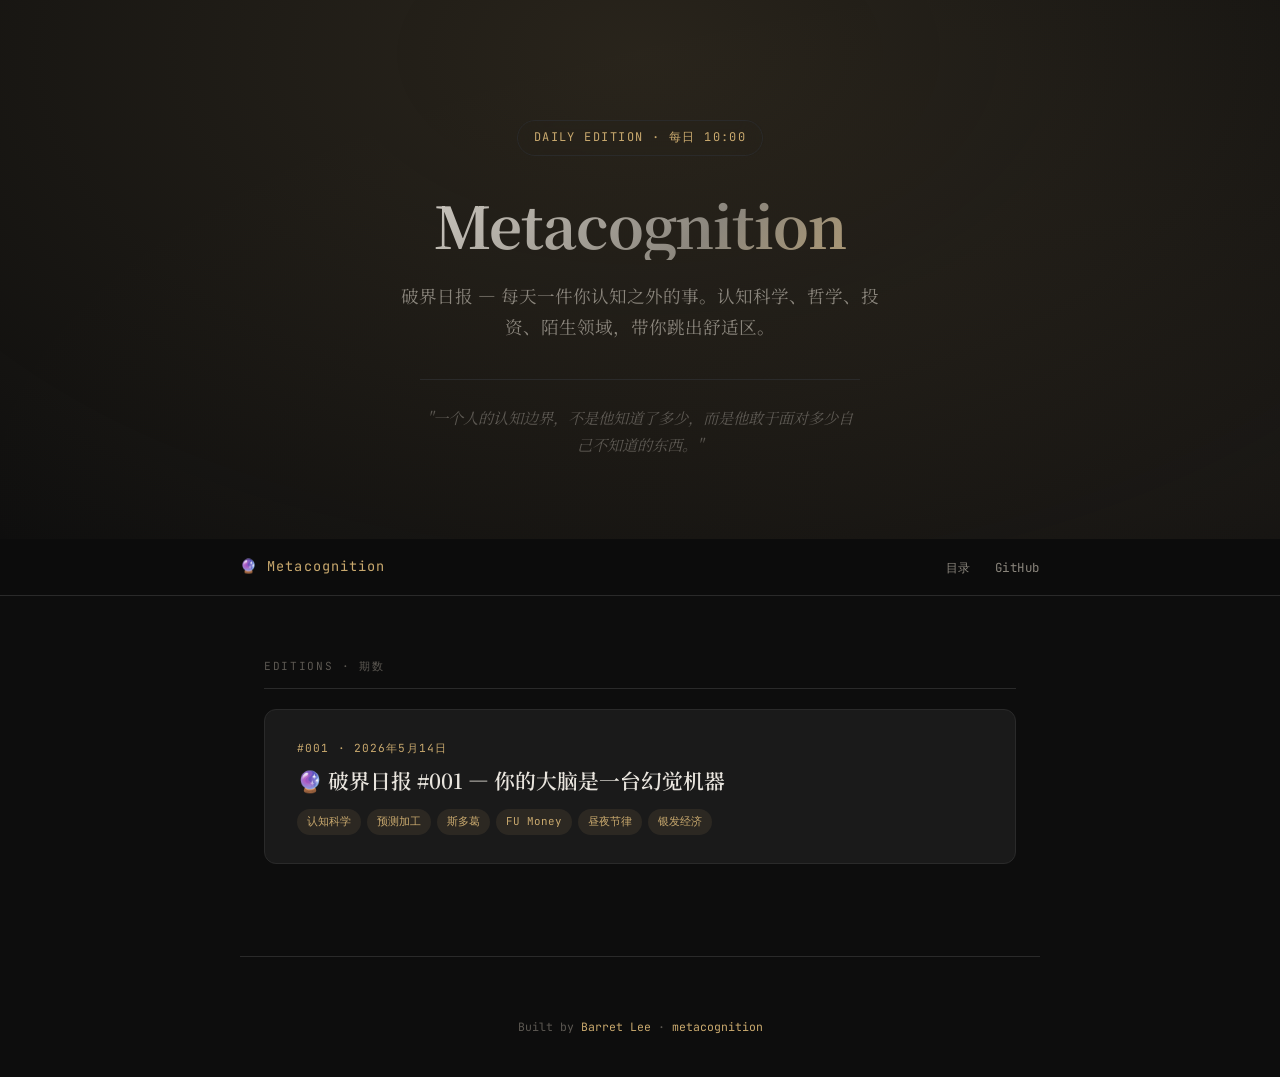
==== index.html @ 822445e3 "🔮 Initial: Metacognition 破界日报 — edition #001" ====
<!DOCTYPE html>
<html lang="zh-CN">
<head>
<meta charset="UTF-8">
<meta name="viewport" content="width=device-width, initial-scale=1.0">
<title>🔮 Metacognition — 破界日报</title>
<style>
  @import url('https://fonts.googleapis.com/css2?family=Noto+Serif+SC:wght@400;600;700&family=JetBrains+Mono:wght@400;500&display=swap');

  :root {
    --bg: #0d0d0d;
    --surface: #1a1a1a;
    --surface-hover: #242424;
    --text: #e8e4dd;
    --text-secondary: #8a857c;
    --text-muted: #5c5852;
    --accent: #c9a96e;
    --accent-glow: rgba(201, 169, 110, 0.15);
    --border: #2a2a2a;
    --tag-bg: rgba(201, 169, 110, 0.1);
    --tag-text: #c9a96e;
    --gradient-1: #c9a96e;
    --gradient-2: #8b7355;
    --font-serif: 'Noto Serif SC', Georgia, 'Times New Roman', serif;
    --font-mono: 'JetBrains Mono', 'SF Mono', 'Consolas', monospace;
  }

  * { margin: 0; padding: 0; box-sizing: border-box; }

  html { scroll-behavior: smooth; }

  body {
    background: var(--bg);
    color: var(--text);
    font-family: var(--font-serif);
    line-height: 1.8;
    min-height: 100vh;
  }

  /* ── Hero ── */
  .hero {
    position: relative;
    padding: 120px 24px 80px;
    text-align: center;
    overflow: hidden;
  }

  .hero::before {
    content: '';
    position: absolute;
    top: -50%;
    left: -50%;
    width: 200%;
    height: 200%;
    background: radial-gradient(ellipse at 50% 30%, var(--accent-glow) 0%, transparent 60%),
                radial-gradient(ellipse at 80% 70%, rgba(139, 115, 85, 0.08) 0%, transparent 50%);
    animation: heroGlow 8s ease-in-out infinite alternate;
  }

  @keyframes heroGlow {
    0% { transform: scale(1) translate(0, 0); opacity: 0.8; }
    100% { transform: scale(1.1) translate(-2%, -2%); opacity: 1; }
  }

  .hero-content { position: relative; z-index: 1; max-width: 720px; margin: 0 auto; }

  .hero-badge {
    display: inline-block;
    padding: 6px 16px;
    border: 1px solid var(--border);
    border-radius: 100px;
    font-family: var(--font-mono);
    font-size: 0.75rem;
    color: var(--accent);
    letter-spacing: 0.12em;
    text-transform: uppercase;
    margin-bottom: 32px;
    backdrop-filter: blur(12px);
  }

  .hero h1 {
    font-size: clamp(2.2rem, 5vw, 3.6rem);
    font-weight: 700;
    letter-spacing: -0.02em;
    line-height: 1.25;
    margin-bottom: 20px;
    background: linear-gradient(135deg, var(--text) 0%, var(--text-secondary) 60%, var(--gradient-1) 100%);
    -webkit-background-clip: text;
    -webkit-text-fill-color: transparent;
    background-clip: text;
  }

  .hero-subtitle {
    font-size: 1.1rem;
    color: var(--text-secondary);
    max-width: 500px;
    margin: 0 auto 36px;
  }

  .hero-quote {
    font-style: italic;
    color: var(--text-muted);
    font-size: 0.95rem;
    padding-top: 24px;
    border-top: 1px solid var(--border);
    max-width: 440px;
    margin: 0 auto;
  }

  /* ── Navigation ── */
  .nav {
    position: sticky;
    top: 0;
    z-index: 100;
    background: rgba(13, 13, 13, 0.85);
    backdrop-filter: blur(20px);
    border-bottom: 1px solid var(--border);
    padding: 0 24px;
  }

  .nav-inner {
    max-width: 800px;
    margin: 0 auto;
    display: flex;
    align-items: center;
    justify-content: space-between;
    height: 56px;
  }

  .nav-brand {
    font-family: var(--font-mono);
    font-size: 0.85rem;
    color: var(--accent);
    letter-spacing: 0.08em;
    text-decoration: none;
  }

  .nav-links {
    display: flex;
    gap: 24px;
    list-style: none;
  }

  .nav-links a {
    font-family: var(--font-mono);
    font-size: 0.78rem;
    color: var(--text-secondary);
    text-decoration: none;
    letter-spacing: 0.04em;
    transition: color 0.2s;
  }

  .nav-links a:hover { color: var(--text); }

  /* ── Main Layout ── */
  .main { max-width: 800px; margin: 0 auto; padding: 0 24px 80px; }

  /* ── Edition Cards ── */
  .section-header {
    font-family: var(--font-mono);
    font-size: 0.7rem;
    color: var(--text-muted);
    letter-spacing: 0.15em;
    text-transform: uppercase;
    margin: 60px 0 20px;
    padding-bottom: 12px;
    border-bottom: 1px solid var(--border);
  }

  .edition-card {
    display: block;
    background: var(--surface);
    border: 1px solid var(--border);
    border-radius: 12px;
    padding: 28px 32px;
    margin-bottom: 12px;
    text-decoration: none;
    transition: all 0.25s ease;
    cursor: pointer;
  }

  .edition-card:hover {
    border-color: var(--accent);
    background: var(--surface-hover);
    transform: translateY(-2px);
    box-shadow: 0 8px 32px rgba(0,0,0,0.3);
  }

  .edition-number {
    font-family: var(--font-mono);
    font-size: 0.7rem;
    color: var(--accent);
    letter-spacing: 0.1em;
    margin-bottom: 8px;
  }

  .edition-title {
    font-size: 1.3rem;
    font-weight: 600;
    color: var(--text);
    margin-bottom: 8px;
    line-height: 1.4;
  }

  .edition-meta {
    font-family: var(--font-mono);
    font-size: 0.75rem;
    color: var(--text-muted);
    display: flex;
    gap: 16px;
    align-items: center;
  }

  .edition-tags {
    display: flex;
    flex-wrap: wrap;
    gap: 6px;
    margin-top: 14px;
  }

  .tag {
    font-family: var(--font-mono);
    font-size: 0.68rem;
    padding: 3px 10px;
    background: var(--tag-bg);
    color: var(--tag-text);
    border-radius: 100px;
  }

  /* ── Article View ── */
  .article { animation: fadeIn 0.5s ease; }

  @keyframes fadeIn {
    from { opacity: 0; transform: translateY(16px); }
    to { opacity: 1; transform: translateY(0); }
  }

  .article-header {
    padding: 60px 0 40px;
    border-bottom: 1px solid var(--border);
    margin-bottom: 48px;
  }

  .article-number {
    font-family: var(--font-mono);
    font-size: 0.75rem;
    color: var(--accent);
    letter-spacing: 0.12em;
    margin-bottom: 12px;
  }

  .article-header h1 {
    font-size: clamp(1.6rem, 3.5vw, 2.4rem);
    font-weight: 700;
    line-height: 1.3;
    margin-bottom: 16px;
  }

  .article-date {
    font-family: var(--font-mono);
    font-size: 0.8rem;
    color: var(--text-muted);
  }

  .article-body h2 {
    font-size: 1.35rem;
    font-weight: 600;
    margin: 48px 0 16px;
    color: var(--text);
    scroll-margin-top: 80px;
  }

  .article-body h3 {
    font-size: 1.1rem;
    font-weight: 600;
    margin: 32px 0 12px;
    color: var(--accent);
  }

  .article-body p {
    margin-bottom: 16px;
    color: var(--text-secondary);
  }

  .article-body strong {
    color: var(--text);
    font-weight: 600;
  }

  .article-body blockquote {
    border-left: 3px solid var(--accent);
    padding: 12px 20px;
    margin: 24px 0;
    background: var(--surface);
    border-radius: 0 8px 8px 0;
    color: var(--text-secondary);
    font-style: italic;
  }

  .article-body blockquote strong {
    color: var(--accent);
  }

  .article-body code {
    font-family: var(--font-mono);
    font-size: 0.85em;
    background: var(--surface);
    padding: 2px 6px;
    border-radius: 4px;
    color: var(--accent);
  }

  .article-body pre {
    background: var(--surface);
    border: 1px solid var(--border);
    border-radius: 8px;
    padding: 20px 24px;
    margin: 20px 0;
    overflow-x: auto;
  }

  .article-body pre code {
    background: none;
    padding: 0;
    color: var(--text);
    font-size: 0.85rem;
    line-height: 1.7;
  }

  .article-body hr {
    border: none;
    border-top: 1px solid var(--border);
    margin: 40px 0;
  }

  .article-body ul, .article-body ol {
    margin: 12px 0 20px 24px;
    color: var(--text-secondary);
  }

  .article-body li { margin-bottom: 8px; }

  .article-body table {
    width: 100%;
    border-collapse: collapse;
    margin: 24px 0;
    font-size: 0.9rem;
  }

  .article-body th {
    text-align: left;
    padding: 10px 14px;
    border-bottom: 2px solid var(--accent);
    font-family: var(--font-mono);
    font-size: 0.75rem;
    letter-spacing: 0.05em;
    color: var(--accent);
  }

  .article-body td {
    padding: 10px 14px;
    border-bottom: 1px solid var(--border);
    color: var(--text-secondary);
  }

  .article-body a {
    color: var(--accent);
    text-decoration: none;
    border-bottom: 1px dotted var(--accent);
  }

  .article-body a:hover { border-bottom-style: solid; }

  .back-link {
    display: inline-flex;
    align-items: center;
    gap: 6px;
    font-family: var(--font-mono);
    font-size: 0.8rem;
    color: var(--text-muted);
    text-decoration: none;
    margin-bottom: 24px;
    transition: color 0.2s;
  }

  .back-link:hover { color: var(--text); }

  /* ── Footer ── */
  .footer {
    max-width: 800px;
    margin: 0 auto;
    padding: 60px 24px 40px;
    border-top: 1px solid var(--border);
    text-align: center;
  }

  .footer-inner {
    font-family: var(--font-mono);
    font-size: 0.72rem;
    color: var(--text-muted);
  }

  .footer-inner a {
    color: var(--accent);
    text-decoration: none;
  }

  /* ── Responsive ── */
  @media (max-width: 640px) {
    .hero { padding: 80px 20px 60px; }
    .main { padding: 0 16px 60px; }
    .edition-card { padding: 20px 20px; }
    .article-header { padding: 40px 0 28px; }
    .article-body h2 { font-size: 1.2rem; }
  }

  /* ── Loading & Empty ── */
  .loading {
    text-align: center;
    padding: 80px 0;
    color: var(--text-muted);
    font-family: var(--font-mono);
    font-size: 0.85rem;
  }

  .loading-dot {
    display: inline-block;
    animation: dotPulse 1.4s infinite;
  }
  .loading-dot:nth-child(2) { animation-delay: 0.2s; }
  .loading-dot:nth-child(3) { animation-delay: 0.4s; }

  @keyframes dotPulse {
    0%, 80%, 100% { opacity: 0.3; }
    40% { opacity: 1; }
  }

  .hidden { display: none !important; }
</style>
</head>
<body>

<!-- Hero -->
<section class="hero">
  <div class="hero-content">
    <div class="hero-badge">Daily Edition · 每日 10:00</div>
    <h1>Metacognition</h1>
    <p class="hero-subtitle">破界日报 — 每天一件你认知之外的事。认知科学、哲学、投资、陌生领域，带你跳出舒适区。</p>
    <p class="hero-quote">"一个人的认知边界，不是他知道了多少，而是他敢于面对多少自己不知道的东西。"</p>
  </div>
</section>

<!-- Navigation -->
<nav class="nav">
  <div class="nav-inner">
    <a href="/" class="nav-brand">🔮 Metacognition</a>
    <ul class="nav-links">
      <li><a href="/">目录</a></li>
      <li><a href="https://github.com/barretlee/metacognition" target="_blank">GitHub</a></li>
    </ul>
  </div>
</nav>

<!-- Main -->
<main class="main" id="main">
  <div class="loading" id="loading">
    加载中<span class="loading-dot">.</span><span class="loading-dot">.</span><span class="loading-dot">.</span>
  </div>

  <!-- Index View -->
  <div id="index-view" class="hidden">
    <div class="section-header">Editions · 期数</div>
    <div id="edition-list"></div>
  </div>

  <!-- Article View -->
  <div id="article-view" class="hidden"></div>
</main>

<!-- Footer -->
<footer class="footer">
  <div class="footer-inner">
    Built by <a href="https://github.com/barretlee">Barret Lee</a> · <a href="https://github.com/barretlee/metacognition">metacognition</a>
  </div>
</footer>

<script>
// ── Router ──
const EDITIONS = [];

function buildIndex(editions) {
  const list = document.getElementById('edition-list');
  list.innerHTML = editions
    .sort((a, b) => b.date.localeCompare(a.date))
    .map(e => `
      <a href="/?edition=${e.slug}" class="edition-card" onclick="event.preventDefault(); loadEdition('${e.slug}')">
        <div class="edition-number">#${String(e.num).padStart(3, '0')} · ${e.dateDisplay}</div>
        <div class="edition-title">${e.title}</div>
        <div class="edition-tags">${e.tags.map(t => `<span class="tag">${t}</span>`).join('')}</div>
      </a>
    `).join('');
}

function showLoading() {
  document.getElementById('loading').classList.remove('hidden');
  document.getElementById('index-view').classList.add('hidden');
  document.getElementById('article-view').classList.add('hidden');
}

function showIndex() {
  document.getElementById('loading').classList.add('hidden');
  document.getElementById('index-view').classList.remove('hidden');
  document.getElementById('article-view').classList.add('hidden');
  window.history.pushState({}, '', '/');
}

function markdownToHTML(md) {
  let html = md;

  // Remove YAML frontmatter
  html = html.replace(/^---[\s\S]*?---\n?/, '');

  // Headings
  html = html.replace(/^#### (.+)$/gm, '<h4>$1</h4>');
  html = html.replace(/^### (.+)$/gm, '<h3>$1</h3>');
  html = html.replace(/^## (.+)$/gm, '<h2>$1</h2>');
  html = html.replace(/^# (.+)$/gm, '<h1>$1</h1>');

  // Horizontal rules
  html = html.replace(/^---$/gm, '<hr>');

  // Bold and italic
  html = html.replace(/\*\*\*(.+?)\*\*\*/g, '<strong><em>$1</em></strong>');
  html = html.replace(/\*\*(.+?)\*\*/g, '<strong>$1</strong>');
  html = html.replace(/(?<!\*)\*(?!\*)(.+?)(?<!\*)\*(?!\*)/g, '<em>$1</em>');

  // Inline code
  html = html.replace(/`([^`]+)`/g, '<code>$1</code>');

  // Code blocks
  html = html.replace(/```(\w*)\n([\s\S]*?)```/g, '<pre><code>$2</code></pre>');

  // Links
  html = html.replace(/\[([^\]]+)\]\(([^)]+)\)/g, '<a href="$2" target="_blank" rel="noopener">$1</a>');

  // Images
  html = html.replace(/!\[([^\]]*)\]\(([^)]+)\)/g, '<img src="$2" alt="$1" style="max-width:100%;border-radius:8px;margin:16px 0;">');

  // Tables
  html = html.replace(/^\|(.+)\|\n\|[-| :]+\|\n((?:\|.+\|\n?)*)/gm, (match, header, body) => {
    const headers = header.split('|').map(h => h.trim()).filter(Boolean);
    const rows = body.trim().split('\n').map(row =>
      row.split('|').map(c => c.trim()).filter(Boolean)
    );
    const thead = `<tr>${headers.map(h => `<th>${h}</th>`).join('')}</tr>`;
    const tbody = rows.map(r => `<tr>${r.map(c => `<td>${c}</td>`).join('')}</tr>`).join('');
    return `<table><thead>${thead}</thead><tbody>${tbody}</tbody></table>`;
  });

  // Unordered lists
  html = html.replace(/^(?:- |\* )(.*)$/gm, '<li>$1</li>');
  html = html.replace(/((?:<li>.*<\/li>\n?)+)/g, '<ul>$1</ul>');

  // Blockquotes
  html = html.replace(/^> (.+)$/gm, '<blockquote>$1</blockquote>');
  html = html.replace(/<\/blockquote>\n<blockquote>/g, '<br>');

  // Paragraphs — wrap remaining text lines
  html = html.replace(/^(?!<[a-z]|$)(.+)$/gm, '<p>$1</p>');

  // Clean up empty paragraphs
  html = html.replace(/<p>\s*<\/p>/g, '');

  // Clean up nested <p> in blockquote
  html = html.replace(/<blockquote><p>(.+?)<\/p><\/blockquote>/g, '<blockquote>$1</blockquote>');

  return html;
}

function parseFrontmatter(md) {
  const match = md.match(/^---\n([\s\S]*?)\n---/);
  if (!match) return {};
  const lines = match[1].split('\n');
  const data = {};
  for (const line of lines) {
    const kv = line.match(/^(\w+):\s*(.+)$/);
    if (kv) {
      const key = kv[1];
      let val = kv[2].trim();
      if (val.startsWith('[') && val.endsWith(']')) {
        val = val.slice(1, -1).split(',').map(s => s.trim());
      }
      data[key] = val;
    }
  }
  return data;
}

async function loadEdition(slug) {
  showLoading();
  try {
    const resp = await fetch(`issues/${slug}.md`);
    const md = await resp.text();
    const fm = parseFrontmatter(md);
    const html = markdownToHTML(md);

    const container = document.getElementById('article-view');
    container.innerHTML = `
      <div class="article">
        <a href="/" class="back-link" onclick="event.preventDefault(); showIndex()">← 返回目录</a>
        <div class="article-header">
          <div class="article-number">Edition #${String(fm.edition || '—').padStart(3, '0')}</div>
          <h1>${fm.title || 'Untitled'}</h1>
          <div class="article-date">${fm.date || ''}</div>
        </div>
        <div class="article-body">${html}</div>
        <div style="margin-top:60px;padding-top:40px;border-top:1px solid var(--border);">
          <a href="/" class="back-link" onclick="event.preventDefault(); showIndex()">← 返回目录</a>
        </div>
      </div>
    `;

    document.getElementById('loading').classList.add('hidden');
    document.getElementById('index-view').classList.add('hidden');
    container.classList.remove('hidden');
    window.history.pushState({}, '', `/?edition=${slug}`);
    window.scrollTo(0, 0);
  } catch (e) {
    console.error('Failed to load edition:', e);
    showIndex();
  }
}

// ── Init ──
async function init() {
  try {
    // Fetch editions index
    const resp = await fetch('editions.json');
    const data = await resp.json();
    data.editions.forEach(e => EDITIONS.push(e));
    buildIndex(EDITIONS);

    // Check if URL has edition param
    const params = new URLSearchParams(window.location.search);
    const editionSlug = params.get('edition');
    if (editionSlug) {
      loadEdition(editionSlug);
    } else {
      showIndex();
    }
  } catch (e) {
    console.error('Failed to load editions:', e);
    document.getElementById('loading').innerHTML = '加载失败，请刷新页面重试。';
  }
}

init();
</script>
</body>
</html>
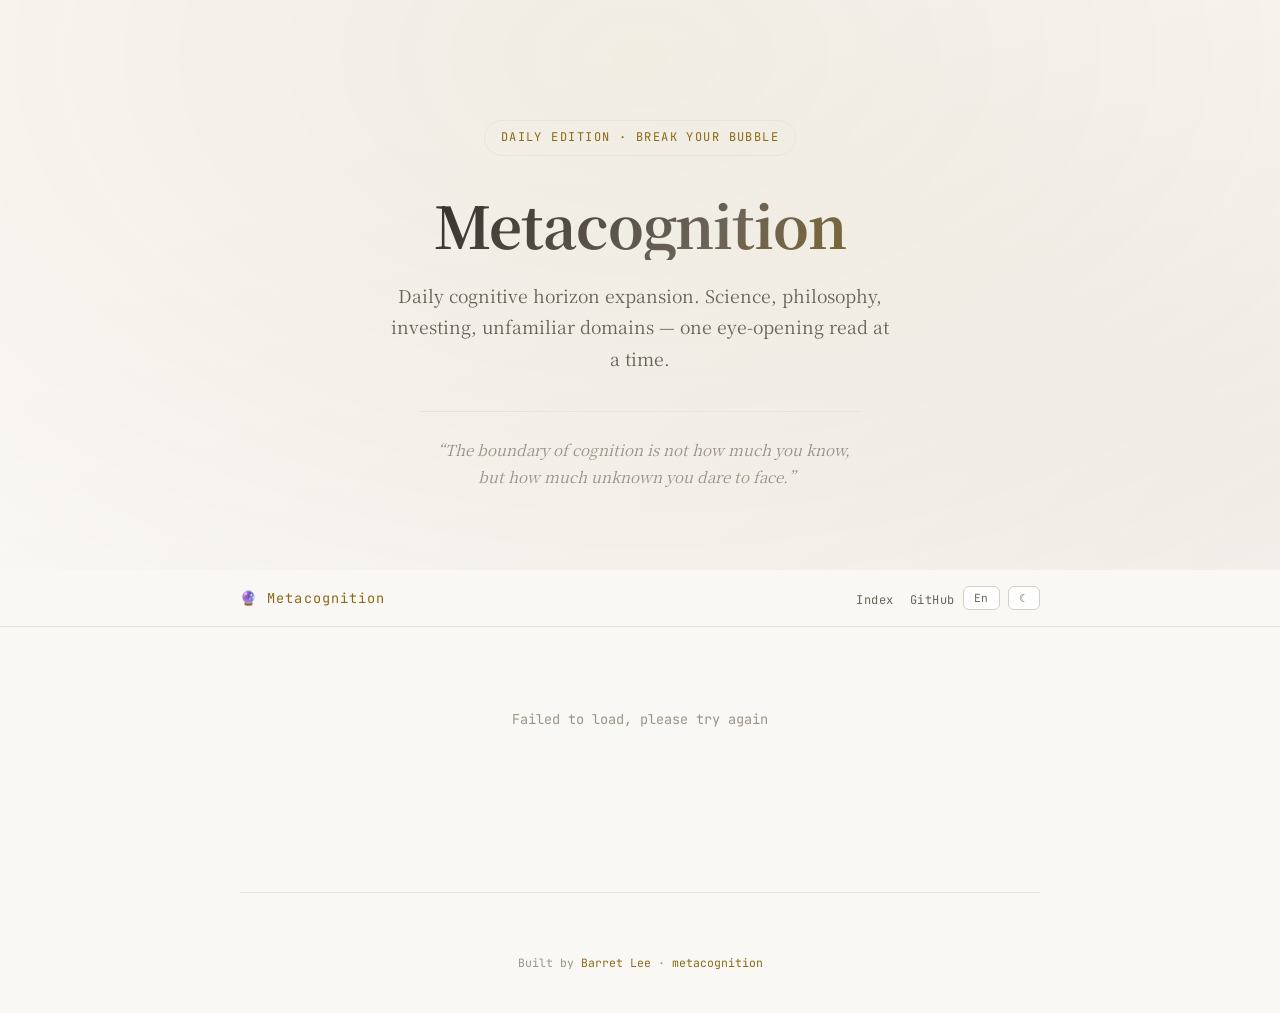
==== commit 98e89b59: "feat: bilingual support, light/dark theme, natural article flow - Add Chinese/English language toggl" ====
--- a/index.html
+++ b/index.html
@@ -5,9 +5,10 @@
 <meta name="viewport" content="width=device-width, initial-scale=1.0">
 <title>🔮 Metacognition — 破界日报</title>
 <style>
-  @import url('https://fonts.googleapis.com/css2?family=Noto+Serif+SC:wght@400;600;700&family=JetBrains+Mono:wght@400;500&display=swap');
-
-  :root {
+  @import url('https://fonts.googleapis.com/css2?family=Noto+Serif+SC:wght@400;600;700&family=Noto+Serif:wght@400;600;700&family=JetBrains+Mono:wght@400;500&display=swap');
+
+  /* ── Dark Theme (default) ── */
+  :root, [data-theme="dark"] {
     --bg: #0d0d0d;
     --surface: #1a1a1a;
     --surface-hover: #242424;
@@ -21,8 +22,27 @@
     --tag-text: #c9a96e;
     --gradient-1: #c9a96e;
     --gradient-2: #8b7355;
-    --font-serif: 'Noto Serif SC', Georgia, 'Times New Roman', serif;
-    --font-mono: 'JetBrains Mono', 'SF Mono', 'Consolas', monospace;
+    --toggle-bg: #1a1a1a;
+    --toggle-border: #2a2a2a;
+  }
+
+  /* ── Light Theme ── */
+  [data-theme="light"] {
+    --bg: #faf8f5;
+    --surface: #ffffff;
+    --surface-hover: #f5f2ed;
+    --text: #1a1815;
+    --text-secondary: #6b6358;
+    --text-muted: #9b9388;
+    --accent: #8b6914;
+    --accent-glow: rgba(139, 105, 20, 0.08);
+    --border: #e8e4dd;
+    --tag-bg: rgba(139, 105, 20, 0.08);
+    --tag-text: #8b6914;
+    --gradient-1: #8b6914;
+    --gradient-2: #5c4a1e;
+    --toggle-bg: #ffffff;
+    --toggle-border: #d4cfc6;
   }
 
   * { margin: 0; padding: 0; box-sizing: border-box; }
@@ -32,9 +52,10 @@
   body {
     background: var(--bg);
     color: var(--text);
-    font-family: var(--font-serif);
+    font-family: 'Noto Serif SC', 'Noto Serif', Georgia, 'Times New Roman', serif;
     line-height: 1.8;
     min-height: 100vh;
+    transition: background 0.3s, color 0.3s;
   }
 
   /* ── Hero ── */
@@ -69,7 +90,7 @@
     padding: 6px 16px;
     border: 1px solid var(--border);
     border-radius: 100px;
-    font-family: var(--font-mono);
+    font-family: 'JetBrains Mono', 'SF Mono', 'Consolas', monospace;
     font-size: 0.75rem;
     color: var(--accent);
     letter-spacing: 0.12em;
@@ -114,8 +135,14 @@
     z-index: 100;
     background: rgba(13, 13, 13, 0.85);
     backdrop-filter: blur(20px);
+    -webkit-backdrop-filter: blur(20px);
     border-bottom: 1px solid var(--border);
     padding: 0 24px;
+    transition: background 0.3s;
+  }
+
+  [data-theme="light"] .nav {
+    background: rgba(250, 248, 245, 0.85);
   }
 
   .nav-inner {
@@ -125,25 +152,34 @@
     align-items: center;
     justify-content: space-between;
     height: 56px;
+    gap: 12px;
   }
 
   .nav-brand {
-    font-family: var(--font-mono);
+    font-family: 'JetBrains Mono', 'SF Mono', 'Consolas', monospace;
     font-size: 0.85rem;
     color: var(--accent);
     letter-spacing: 0.08em;
     text-decoration: none;
+    white-space: nowrap;
+  }
+
+  .nav-group {
+    display: flex;
+    align-items: center;
+    gap: 8px;
   }
 
   .nav-links {
     display: flex;
-    gap: 24px;
+    gap: 16px;
     list-style: none;
+    align-items: center;
   }
 
   .nav-links a {
-    font-family: var(--font-mono);
-    font-size: 0.78rem;
+    font-family: 'JetBrains Mono', 'SF Mono', 'Consolas', monospace;
+    font-size: 0.75rem;
     color: var(--text-secondary);
     text-decoration: none;
     letter-spacing: 0.04em;
@@ -152,12 +188,37 @@
 
   .nav-links a:hover { color: var(--text); }
 
+  /* ── Toggle Buttons ── */
+  .toggle-btn {
+    font-family: 'JetBrains Mono', 'SF Mono', 'Consolas', monospace;
+    font-size: 0.7rem;
+    background: var(--toggle-bg);
+    color: var(--text-secondary);
+    border: 1px solid var(--toggle-border);
+    border-radius: 6px;
+    padding: 4px 10px;
+    cursor: pointer;
+    letter-spacing: 0.04em;
+    transition: all 0.2s;
+    white-space: nowrap;
+  }
+
+  .toggle-btn:hover {
+    color: var(--text);
+    border-color: var(--accent);
+  }
+
+  .toggle-btn.active {
+    color: var(--accent);
+    border-color: var(--accent);
+  }
+
   /* ── Main Layout ── */
   .main { max-width: 800px; margin: 0 auto; padding: 0 24px 80px; }
 
   /* ── Edition Cards ── */
   .section-header {
-    font-family: var(--font-mono);
+    font-family: 'JetBrains Mono', 'SF Mono', 'Consolas', monospace;
     font-size: 0.7rem;
     color: var(--text-muted);
     letter-spacing: 0.15em;
@@ -183,11 +244,11 @@
     border-color: var(--accent);
     background: var(--surface-hover);
     transform: translateY(-2px);
-    box-shadow: 0 8px 32px rgba(0,0,0,0.3);
+    box-shadow: 0 8px 32px rgba(0,0,0,0.15);
   }
 
   .edition-number {
-    font-family: var(--font-mono);
+    font-family: 'JetBrains Mono', 'SF Mono', 'Consolas', monospace;
     font-size: 0.7rem;
     color: var(--accent);
     letter-spacing: 0.1em;
@@ -203,7 +264,7 @@
   }
 
   .edition-meta {
-    font-family: var(--font-mono);
+    font-family: 'JetBrains Mono', 'SF Mono', 'Consolas', monospace;
     font-size: 0.75rem;
     color: var(--text-muted);
     display: flex;
@@ -219,7 +280,7 @@
   }
 
   .tag {
-    font-family: var(--font-mono);
+    font-family: 'JetBrains Mono', 'SF Mono', 'Consolas', monospace;
     font-size: 0.68rem;
     padding: 3px 10px;
     background: var(--tag-bg);
@@ -242,7 +303,7 @@
   }
 
   .article-number {
-    font-family: var(--font-mono);
+    font-family: 'JetBrains Mono', 'SF Mono', 'Consolas', monospace;
     font-size: 0.75rem;
     color: var(--accent);
     letter-spacing: 0.12em;
@@ -257,7 +318,7 @@
   }
 
   .article-date {
-    font-family: var(--font-mono);
+    font-family: 'JetBrains Mono', 'SF Mono', 'Consolas', monospace;
     font-size: 0.8rem;
     color: var(--text-muted);
   }
@@ -302,7 +363,7 @@
   }
 
   .article-body code {
-    font-family: var(--font-mono);
+    font-family: 'JetBrains Mono', 'SF Mono', 'Consolas', monospace;
     font-size: 0.85em;
     background: var(--surface);
     padding: 2px 6px;
@@ -351,7 +412,7 @@
     text-align: left;
     padding: 10px 14px;
     border-bottom: 2px solid var(--accent);
-    font-family: var(--font-mono);
+    font-family: 'JetBrains Mono', 'SF Mono', 'Consolas', monospace;
     font-size: 0.75rem;
     letter-spacing: 0.05em;
     color: var(--accent);
@@ -375,7 +436,7 @@
     display: inline-flex;
     align-items: center;
     gap: 6px;
-    font-family: var(--font-mono);
+    font-family: 'JetBrains Mono', 'SF Mono', 'Consolas', monospace;
     font-size: 0.8rem;
     color: var(--text-muted);
     text-decoration: none;
@@ -384,6 +445,30 @@
   }
 
   .back-link:hover { color: var(--text); }
+
+  /* ── Language separator in article ── */
+  .lang-section { display: none; }
+  .lang-section.active { display: block; }
+
+  .lang-divider {
+    margin: 60px 0;
+    border: none;
+    border-top: 2px dashed var(--border);
+    position: relative;
+    text-align: center;
+  }
+
+  .lang-divider::after {
+    content: attr(data-label);
+    position: relative;
+    top: -0.7em;
+    background: var(--bg);
+    padding: 0 16px;
+    font-family: 'JetBrains Mono', 'SF Mono', 'Consolas', monospace;
+    font-size: 0.7rem;
+    color: var(--text-muted);
+    letter-spacing: 0.12em;
+  }
 
   /* ── Footer ── */
   .footer {
@@ -395,7 +480,7 @@
   }
 
   .footer-inner {
-    font-family: var(--font-mono);
+    font-family: 'JetBrains Mono', 'SF Mono', 'Consolas', monospace;
     font-size: 0.72rem;
     color: var(--text-muted);
   }
@@ -412,6 +497,9 @@
     .edition-card { padding: 20px 20px; }
     .article-header { padding: 40px 0 28px; }
     .article-body h2 { font-size: 1.2rem; }
+    .nav-inner { gap: 6px; }
+    .nav-links { gap: 10px; }
+    .toggle-btn { padding: 4px 7px; font-size: 0.65rem; }
   }
 
   /* ── Loading & Empty ── */
@@ -419,7 +507,7 @@
     text-align: center;
     padding: 80px 0;
     color: var(--text-muted);
-    font-family: var(--font-mono);
+    font-family: 'JetBrains Mono', 'SF Mono', 'Consolas', monospace;
     font-size: 0.85rem;
   }
 
@@ -428,7 +516,7 @@
     animation: dotPulse 1.4s infinite;
   }
   .loading-dot:nth-child(2) { animation-delay: 0.2s; }
-  .loading-dot:nth-child(3) { animation-delay: 0.4s; }
+  .loading-dot:nth-child(4) { animation-delay: 0.4s; }
 
   @keyframes dotPulse {
     0%, 80%, 100% { opacity: 0.3; }
@@ -443,33 +531,37 @@
 <!-- Hero -->
 <section class="hero">
   <div class="hero-content">
-    <div class="hero-badge">Daily Edition · 每日 10:00</div>
+    <div class="hero-badge" data-zh="每日破界 · Daily Edition" data-en="Daily Edition · Break Your Bubble">每日破界 · Daily Edition</div>
     <h1>Metacognition</h1>
-    <p class="hero-subtitle">破界日报 — 每天一件你认知之外的事。认知科学、哲学、投资、陌生领域，带你跳出舒适区。</p>
-    <p class="hero-quote">"一个人的认知边界，不是他知道了多少，而是他敢于面对多少自己不知道的东西。"</p>
+    <p class="hero-subtitle" data-zh="破界日报 — 每天一件认知之外的事。认知科学、哲学、投资、陌生领域，跳出思维舒适区。" data-en="Daily cognitive horizon expansion. Science, philosophy, investing, unfamiliar domains — one eye-opening read at a time.">破界日报 — 每天一件认知之外的事。认知科学、哲学、投资、陌生领域，跳出思维舒适区。</p>
+    <p class="hero-quote" data-zh="“认知的边界，不在于知道多少，而在于敢于面对多少未知。”" data-en="“The boundary of cognition is not how much you know, but how much unknown you dare to face.”">“认知的边界，不在于知道多少，而在于敢于面对多少未知。”</p>
   </div>
 </section>
 
 <!-- Navigation -->
 <nav class="nav">
   <div class="nav-inner">
-    <a href="/" class="nav-brand">🔮 Metacognition</a>
-    <ul class="nav-links">
-      <li><a href="/">目录</a></li>
-      <li><a href="https://github.com/barretlee/metacognition" target="_blank">GitHub</a></li>
-    </ul>
+    <a href="/metacognition/" class="nav-brand">🔮 Metacognition</a>
+    <div class="nav-group">
+      <ul class="nav-links">
+        <li><a href="/metacognition/" data-zh="目录" data-en="Index">目录</a></li>
+        <li><a href="https://github.com/barretlee/metacognition" target="_blank">GitHub</a></li>
+      </ul>
+      <button class="toggle-btn" id="lang-toggle" data-lang="zh" title="Switch language / 切换语言">中</button>
+      <button class="toggle-btn" id="theme-toggle" title="Toggle theme / 切换主题">☀</button>
+    </div>
   </div>
 </nav>
 
 <!-- Main -->
 <main class="main" id="main">
   <div class="loading" id="loading">
-    加载中<span class="loading-dot">.</span><span class="loading-dot">.</span><span class="loading-dot">.</span>
+    <span data-zh="加载中" data-en="Loading">加载中</span><span class="loading-dot">.</span><span class="loading-dot">.</span><span class="loading-dot">.</span>
   </div>
 
   <!-- Index View -->
   <div id="index-view" class="hidden">
-    <div class="section-header">Editions · 期数</div>
+    <div class="section-header" data-zh="Editions · 期数" data-en="Editions">Editions · 期数</div>
     <div id="edition-list"></div>
   </div>
 
@@ -480,181 +572,285 @@
 <!-- Footer -->
 <footer class="footer">
   <div class="footer-inner">
-    Built by <a href="https://github.com/barretlee">Barret Lee</a> · <a href="https://github.com/barretlee/metacognition">metacognition</a>
+    <span data-zh="由" data-en="Built by ">由</span> <a href="https://github.com/barretlee">Barret Lee</a> · <a href="https://github.com/barretlee/metacognition">metacognition</a>
   </div>
 </footer>
 
 <script>
+// ── State ──
+const BASE_PATH = '/metacognition/';
+let currentLang = 'zh';
+let currentTheme = 'dark';
+let editions = [];
+
+// ── Cookie helpers ──
+function setCookie(name, value, days) {
+  const d = new Date();
+  d.setTime(d.getTime() + (days * 86400000));
+  document.cookie = name + '=' + value + ';path=/;expires=' + d.toUTCString() + ';SameSite=Lax';
+}
+
+function getCookie(name) {
+  const match = document.cookie.match(new RegExp('(^| )' + name + '=([^;]+)'));
+  return match ? match[2] : null;
+}
+
+// ── Init language from cookie or browser ──
+function initLang() {
+  const saved = getCookie('mc-lang');
+  if (saved === 'zh' || saved === 'en') {
+    currentLang = saved;
+  } else {
+    const browserLang = navigator.language || navigator.userLanguage || '';
+    currentLang = browserLang.startsWith('zh') ? 'zh' : 'en';
+  }
+  applyLang();
+}
+
+function toggleLang() {
+  currentLang = currentLang === 'zh' ? 'en' : 'zh';
+  setCookie('mc-lang', currentLang, 365);
+  applyLang();
+  if (document.getElementById('index-view').classList.contains('hidden') === false) {
+    buildIndex(editions);
+  }
+}
+
+function applyLang() {
+  document.documentElement.lang = currentLang === 'zh' ? 'zh-CN' : 'en';
+  document.querySelectorAll('[data-zh][data-en]').forEach(el => {
+    el.textContent = el.getAttribute('data-' + currentLang);
+  });
+
+  // Lang toggle display
+  const btn = document.getElementById('lang-toggle');
+  btn.textContent = currentLang === 'zh' ? '中' : 'En';
+  btn.setAttribute('data-lang', currentLang);
+
+  // Show/hide language sections in article
+  document.querySelectorAll('.lang-section').forEach(sec => {
+    sec.classList.toggle('active', sec.getAttribute('data-lang') === currentLang);
+  });
+}
+
+// ── Theme ──
+function initTheme() {
+  const saved = getCookie('mc-theme');
+  if (saved === 'light' || saved === 'dark') {
+    currentTheme = saved;
+  } else if (window.matchMedia && window.matchMedia('(prefers-color-scheme: light)').matches) {
+    currentTheme = 'light';
+  }
+  applyTheme();
+  // Listen for system changes
+  if (window.matchMedia) {
+    window.matchMedia('(prefers-color-scheme: dark)').addEventListener('change', e => {
+      if (!getCookie('mc-theme')) {
+        currentTheme = e.matches ? 'dark' : 'light';
+        applyTheme();
+      }
+    });
+  }
+}
+
+function toggleTheme() {
+  currentTheme = currentTheme === 'dark' ? 'light' : 'dark';
+  setCookie('mc-theme', currentTheme, 365);
+  applyTheme();
+}
+
+function applyTheme() {
+  document.documentElement.setAttribute('data-theme', currentTheme);
+  const btn = document.getElementById('theme-toggle');
+  btn.textContent = currentTheme === 'dark' ? '☀' : '☾';
+}
+
+// ── Markdown parser (simple) ──
+function parseMarkdown(md) {
+  let html = md
+    // Headers
+    .replace(/^### (.+)$/gm, '<h3>$1</h3>')
+    .replace(/^## (.+)$/gm, '<h2>$1</h2>')
+    // Bold
+    .replace(/\*\*(.+?)\*\*/g, '<strong>$1</strong>')
+    // Italic
+    .replace(/\*(.+?)\*/g, '<em>$1</em>')
+    // Inline code
+    .replace(/`([^`]+)`/g, '<code>$1</code>')
+    // Code blocks
+    .replace(/```(\w*)\n([\s\S]*?)```/g, '<pre><code>$2</code></pre>')
+    // Links
+    .replace(/\[([^\]]+)\]\(([^)]+)\)/g, '<a href="$2" target="_blank" rel="noopener">$1</a>')
+    // Blockquotes
+    .replace(/^> (.+)$/gm, '<blockquote>$1</blockquote>')
+    // Horizontal rules
+    .replace(/^---$/gm, '<hr>')
+    // Unordered lists
+    .replace(/^- (.+)$/gm, '<li>$1</li>')
+    // Ordered lists
+    .replace(/^\d+\. (.+)$/gm, '<li>$1</li>')
+    // Wrap list items in ul
+    .replace(/((?:<li>.*<\/li>\n?)+)/g, '<ul>$1</ul>')
+    // Merge consecutive blockquotes
+    .replace(/<\/blockquote>\n<blockquote>/g, '<br>')
+    // Empty paragraphs
+    .replace(/\n\n/g, '</p><p>')
+    // Single newlines
+    .replace(/\n/g, '<br>');
+
+  // Wrap in paragraphs
+  html = '<p>' + html + '</p>';
+  // Clean up empty paragraphs and double-wrapped lists
+  html = html.replace(/<p><ul>/g, '<ul>').replace(/<\/ul><\/p>/g, '</ul>');
+  html = html.replace(/<p><blockquote>/g, '<blockquote>').replace(/<\/blockquote><\/p>/g, '</blockquote>');
+  html = html.replace(/<p><h([23])>/g, '<h$1>').replace(/<\/h([23])><\/p>/g, '</h$1>');
+  html = html.replace(/<p><hr><\/p>/g, '<hr>');
+  html = html.replace(/<p>\s*<\/p>/g, '');
+
+  return html;
+}
+
+// ── Frontmatter parser ──
+function parseFrontmatter(md) {
+  const match = md.match(/^---\n([\s\S]*?)\n---\n([\s\S]*)$/);
+  if (!match) return { meta: {}, body: md };
+  const meta = {};
+  match[1].split('\n').forEach(line => {
+    const m = line.match(/^(\w+):\s*(.+)$/);
+    if (m) {
+      const key = m[1];
+      let val = m[2].trim();
+      if (val.startsWith('"') && val.endsWith('"')) val = val.slice(1, -1);
+      if (key === 'tags' || key === 'tags_en') {
+        val = val.replace(/[\[\]]/g, '').split(',').map(s => s.trim().replace(/['"]/g, ''));
+      }
+      meta[key] = val;
+    }
+  });
+  return { meta, body: match[2].trim() };
+}
+
 // ── Router ──
-const EDITIONS = [];
-
-function buildIndex(editions) {
+function buildIndex(eds) {
+  editions = eds;
   const list = document.getElementById('edition-list');
-  list.innerHTML = editions
+  list.innerHTML = eds
     .sort((a, b) => b.date.localeCompare(a.date))
-    .map(e => `
-      <a href="/?edition=${e.slug}" class="edition-card" onclick="event.preventDefault(); loadEdition('${e.slug}')">
+    .map(e => {
+      const title = currentLang === 'en' && e.title_en ? e.title_en : e.title;
+      const tags = currentLang === 'en' && e.tags_en ? e.tags_en : e.tags;
+      return `
+      <a href="/metacognition/?edition=${e.slug}" class="edition-card" onclick="event.preventDefault(); loadEdition('${e.slug}')">
         <div class="edition-number">#${String(e.num).padStart(3, '0')} · ${e.dateDisplay}</div>
-        <div class="edition-title">${e.title}</div>
-        <div class="edition-tags">${e.tags.map(t => `<span class="tag">${t}</span>`).join('')}</div>
-      </a>
-    `).join('');
-}
-
-function showLoading() {
+        <div class="edition-title">${title}</div>
+        <div class="edition-tags">${tags.map(t => `<span class="tag">${t}</span>`).join('')}</div>
+      </a>`;
+    }).join('');
+
+  document.getElementById('loading').classList.add('hidden');
+  document.getElementById('index-view').classList.remove('hidden');
+  document.getElementById('article-view').classList.add('hidden');
+  window.scrollTo(0, 0);
+}
+
+async function loadEdition(slug) {
   document.getElementById('loading').classList.remove('hidden');
   document.getElementById('index-view').classList.add('hidden');
   document.getElementById('article-view').classList.add('hidden');
-}
-
-function showIndex() {
-  document.getElementById('loading').classList.add('hidden');
-  document.getElementById('index-view').classList.remove('hidden');
-  document.getElementById('article-view').classList.add('hidden');
-  window.history.pushState({}, '', '/');
-}
-
-function markdownToHTML(md) {
-  let html = md;
-
-  // Remove YAML frontmatter
-  html = html.replace(/^---[\s\S]*?---\n?/, '');
-
-  // Headings
-  html = html.replace(/^#### (.+)$/gm, '<h4>$1</h4>');
-  html = html.replace(/^### (.+)$/gm, '<h3>$1</h3>');
-  html = html.replace(/^## (.+)$/gm, '<h2>$1</h2>');
-  html = html.replace(/^# (.+)$/gm, '<h1>$1</h1>');
-
-  // Horizontal rules
-  html = html.replace(/^---$/gm, '<hr>');
-
-  // Bold and italic
-  html = html.replace(/\*\*\*(.+?)\*\*\*/g, '<strong><em>$1</em></strong>');
-  html = html.replace(/\*\*(.+?)\*\*/g, '<strong>$1</strong>');
-  html = html.replace(/(?<!\*)\*(?!\*)(.+?)(?<!\*)\*(?!\*)/g, '<em>$1</em>');
-
-  // Inline code
-  html = html.replace(/`([^`]+)`/g, '<code>$1</code>');
-
-  // Code blocks
-  html = html.replace(/```(\w*)\n([\s\S]*?)```/g, '<pre><code>$2</code></pre>');
-
-  // Links
-  html = html.replace(/\[([^\]]+)\]\(([^)]+)\)/g, '<a href="$2" target="_blank" rel="noopener">$1</a>');
-
-  // Images
-  html = html.replace(/!\[([^\]]*)\]\(([^)]+)\)/g, '<img src="$2" alt="$1" style="max-width:100%;border-radius:8px;margin:16px 0;">');
-
-  // Tables
-  html = html.replace(/^\|(.+)\|\n\|[-| :]+\|\n((?:\|.+\|\n?)*)/gm, (match, header, body) => {
-    const headers = header.split('|').map(h => h.trim()).filter(Boolean);
-    const rows = body.trim().split('\n').map(row =>
-      row.split('|').map(c => c.trim()).filter(Boolean)
-    );
-    const thead = `<tr>${headers.map(h => `<th>${h}</th>`).join('')}</tr>`;
-    const tbody = rows.map(r => `<tr>${r.map(c => `<td>${c}</td>`).join('')}</tr>`).join('');
-    return `<table><thead>${thead}</thead><tbody>${tbody}</tbody></table>`;
-  });
-
-  // Unordered lists
-  html = html.replace(/^(?:- |\* )(.*)$/gm, '<li>$1</li>');
-  html = html.replace(/((?:<li>.*<\/li>\n?)+)/g, '<ul>$1</ul>');
-
-  // Blockquotes
-  html = html.replace(/^> (.+)$/gm, '<blockquote>$1</blockquote>');
-  html = html.replace(/<\/blockquote>\n<blockquote>/g, '<br>');
-
-  // Paragraphs — wrap remaining text lines
-  html = html.replace(/^(?!<[a-z]|$)(.+)$/gm, '<p>$1</p>');
-
-  // Clean up empty paragraphs
-  html = html.replace(/<p>\s*<\/p>/g, '');
-
-  // Clean up nested <p> in blockquote
-  html = html.replace(/<blockquote><p>(.+?)<\/p><\/blockquote>/g, '<blockquote>$1</blockquote>');
-
-  return html;
-}
-
-function parseFrontmatter(md) {
-  const match = md.match(/^---\n([\s\S]*?)\n---/);
-  if (!match) return {};
-  const lines = match[1].split('\n');
-  const data = {};
-  for (const line of lines) {
-    const kv = line.match(/^(\w+):\s*(.+)$/);
-    if (kv) {
-      const key = kv[1];
-      let val = kv[2].trim();
-      if (val.startsWith('[') && val.endsWith(']')) {
-        val = val.slice(1, -1).split(',').map(s => s.trim());
-      }
-      data[key] = val;
+
+  try {
+    const resp = await fetch(BASE_PATH + 'issues/' + slug + '.md');
+    if (!resp.ok) throw new Error('Edition not found');
+    const md = await resp.text();
+    const { meta, body } = parseFrontmatter(md);
+
+    // Split Chinese and English sections
+    const parts = body.split(/^## EN\b/m);
+    const zhBody = parts[0].trim();
+    const enBody = parts.length > 1 ? parts[1].trim() : '';
+
+    const title = currentLang === 'en' && meta.title_en ? meta.title_en : (meta.title || slug);
+    const tags = currentLang === 'en' && meta.tags_en ? meta.tags_en : (meta.tags || []);
+    const edMeta = editions.find(e => e.slug === slug);
+    const dateDisplay = edMeta ? edMeta.dateDisplay : meta.date || slug;
+
+    const tagsHTML = tags.length ? `<div class="edition-tags">${tags.map(t => `<span class="tag">${t}</span>`).join('')}</div>` : '';
+
+    let bodyHTML = '';
+    if (enBody) {
+      bodyHTML = `
+        <div class="lang-section active" data-lang="zh">${parseMarkdown(zhBody)}</div>
+        <hr class="lang-divider" data-label="ENGLISH EDITION">
+        <div class="lang-section" data-lang="en">${parseMarkdown(enBody)}</div>`;
+    } else {
+      bodyHTML = parseMarkdown(zhBody);
     }
-  }
-  return data;
-}
-
-async function loadEdition(slug) {
-  showLoading();
-  try {
-    const resp = await fetch(`issues/${slug}.md`);
-    const md = await resp.text();
-    const fm = parseFrontmatter(md);
-    const html = markdownToHTML(md);
-
-    const container = document.getElementById('article-view');
-    container.innerHTML = `
-      <div class="article">
-        <a href="/" class="back-link" onclick="event.preventDefault(); showIndex()">← 返回目录</a>
+
+    const numStr = meta.edition ? '#' + String(meta.edition).padStart(3, '0') : '';
+
+    document.getElementById('article-view').innerHTML = `
+      <a href="/metacognition/" class="back-link" onclick="event.preventDefault(); buildIndex(editions)">
+        <span data-zh="← 返回目录" data-en="← Back to Index">← 返回目录</span>
+      </a>
+      <article class="article">
         <div class="article-header">
-          <div class="article-number">Edition #${String(fm.edition || '—').padStart(3, '0')}</div>
-          <h1>${fm.title || 'Untitled'}</h1>
-          <div class="article-date">${fm.date || ''}</div>
+          <div class="article-number">Edition ${numStr}</div>
+          <h1>${title}</h1>
+          <div class="article-date">${dateDisplay}</div>
+          ${tagsHTML}
         </div>
-        <div class="article-body">${html}</div>
-        <div style="margin-top:60px;padding-top:40px;border-top:1px solid var(--border);">
-          <a href="/" class="back-link" onclick="event.preventDefault(); showIndex()">← 返回目录</a>
-        </div>
-      </div>
-    `;
+        <div class="article-body">${bodyHTML}</div>
+      </article>`;
 
     document.getElementById('loading').classList.add('hidden');
-    document.getElementById('index-view').classList.add('hidden');
-    container.classList.remove('hidden');
-    window.history.pushState({}, '', `/?edition=${slug}`);
+    document.getElementById('article-view').classList.remove('hidden');
+    applyLang(); // Re-apply after dynamic content
     window.scrollTo(0, 0);
-  } catch (e) {
-    console.error('Failed to load edition:', e);
-    showIndex();
+
+    // Update URL
+    if (history.pushState) {
+      history.pushState(null, '', BASE_PATH + '?edition=' + slug);
+    }
+  } catch (err) {
+    document.getElementById('loading').innerHTML = '<span data-zh="加载失败，请稍后再试" data-en="Failed to load, please try again">加载失败，请稍后再试</span>';
+    applyLang();
   }
 }
 
 // ── Init ──
-async function init() {
-  try {
-    // Fetch editions index
-    const resp = await fetch('editions.json');
-    const data = await resp.json();
-    data.editions.forEach(e => EDITIONS.push(e));
-    buildIndex(EDITIONS);
-
-    // Check if URL has edition param
+document.getElementById('lang-toggle').addEventListener('click', toggleLang);
+document.getElementById('theme-toggle').addEventListener('click', toggleTheme);
+
+initTheme();
+initLang();
+
+// Load editions
+fetch(BASE_PATH + 'editions.json')
+  .then(r => r.json())
+  .then(data => {
+    buildIndex(data.editions);
+    // Check URL for direct edition link
     const params = new URLSearchParams(window.location.search);
     const editionSlug = params.get('edition');
     if (editionSlug) {
       loadEdition(editionSlug);
-    } else {
-      showIndex();
     }
-  } catch (e) {
-    console.error('Failed to load editions:', e);
-    document.getElementById('loading').innerHTML = '加载失败，请刷新页面重试。';
-  }
-}
-
-init();
+  })
+  .catch(() => {
+    document.getElementById('loading').innerHTML = '<span data-zh="加载失败，请稍后再试" data-en="Failed to load, please try again">加载失败，请稍后再试</span>';
+    applyLang();
+  });
+
+// Handle browser back/forward
+window.addEventListener('popstate', () => {
+  const params = new URLSearchParams(window.location.search);
+  const slug = params.get('edition');
+  if (slug) {
+    loadEdition(slug);
+  } else {
+    buildIndex(editions);
+  }
+});
 </script>
 </body>
 </html>
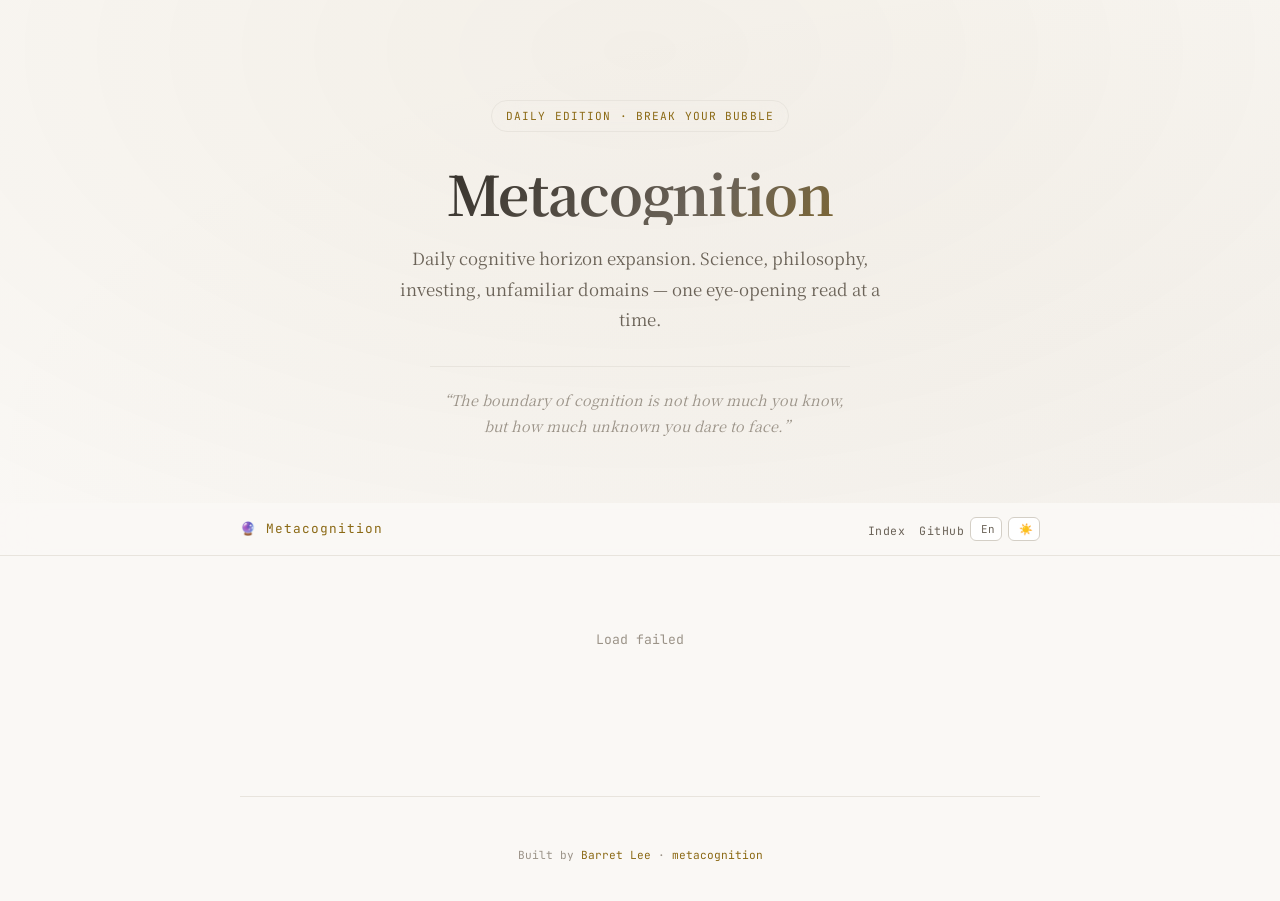
==== commit 90fcd6c0: "fix: code blocks, tables, spacing, theme emoji, split en/zh - Rewrite markdown parser: proper code b" ====
--- a/index.html
+++ b/index.html
@@ -16,7 +16,7 @@
     --text-secondary: #8a857c;
     --text-muted: #5c5852;
     --accent: #c9a96e;
-    --accent-glow: rgba(201, 169, 110, 0.15);
+    --accent-glow: rgba(201, 169, 110, 0.12);
     --border: #2a2a2a;
     --tag-bg: rgba(201, 169, 110, 0.1);
     --tag-text: #c9a96e;
@@ -26,7 +26,6 @@
     --toggle-border: #2a2a2a;
   }
 
-  /* ── Light Theme ── */
   [data-theme="light"] {
     --bg: #faf8f5;
     --surface: #ffffff;
@@ -35,7 +34,7 @@
     --text-secondary: #6b6358;
     --text-muted: #9b9388;
     --accent: #8b6914;
-    --accent-glow: rgba(139, 105, 20, 0.08);
+    --accent-glow: rgba(139, 105, 20, 0.06);
     --border: #e8e4dd;
     --tag-bg: rgba(139, 105, 20, 0.08);
     --tag-text: #8b6914;
@@ -61,7 +60,7 @@
   /* ── Hero ── */
   .hero {
     position: relative;
-    padding: 120px 24px 80px;
+    padding: 100px 24px 64px;
     text-align: center;
     overflow: hidden;
   }
@@ -74,7 +73,7 @@
     width: 200%;
     height: 200%;
     background: radial-gradient(ellipse at 50% 30%, var(--accent-glow) 0%, transparent 60%),
-                radial-gradient(ellipse at 80% 70%, rgba(139, 115, 85, 0.08) 0%, transparent 50%);
+                radial-gradient(ellipse at 80% 70%, rgba(139, 115, 85, 0.06) 0%, transparent 50%);
     animation: heroGlow 8s ease-in-out infinite alternate;
   }
 
@@ -83,28 +82,28 @@
     100% { transform: scale(1.1) translate(-2%, -2%); opacity: 1; }
   }
 
-  .hero-content { position: relative; z-index: 1; max-width: 720px; margin: 0 auto; }
+  .hero-content { position: relative; z-index: 1; max-width: 680px; margin: 0 auto; }
 
   .hero-badge {
     display: inline-block;
-    padding: 6px 16px;
+    padding: 5px 14px;
     border: 1px solid var(--border);
     border-radius: 100px;
     font-family: 'JetBrains Mono', 'SF Mono', 'Consolas', monospace;
-    font-size: 0.75rem;
+    font-size: 0.7rem;
     color: var(--accent);
-    letter-spacing: 0.12em;
+    letter-spacing: 0.1em;
     text-transform: uppercase;
-    margin-bottom: 32px;
+    margin-bottom: 28px;
     backdrop-filter: blur(12px);
   }
 
   .hero h1 {
-    font-size: clamp(2.2rem, 5vw, 3.6rem);
+    font-size: clamp(2rem, 5vw, 3.4rem);
     font-weight: 700;
     letter-spacing: -0.02em;
-    line-height: 1.25;
-    margin-bottom: 20px;
+    line-height: 1.2;
+    margin-bottom: 18px;
     background: linear-gradient(135deg, var(--text) 0%, var(--text-secondary) 60%, var(--gradient-1) 100%);
     -webkit-background-clip: text;
     -webkit-text-fill-color: transparent;
@@ -112,19 +111,19 @@
   }
 
   .hero-subtitle {
-    font-size: 1.1rem;
+    font-size: 1.05rem;
     color: var(--text-secondary);
-    max-width: 500px;
-    margin: 0 auto 36px;
+    max-width: 480px;
+    margin: 0 auto 32px;
   }
 
   .hero-quote {
     font-style: italic;
     color: var(--text-muted);
-    font-size: 0.95rem;
-    padding-top: 24px;
+    font-size: 0.9rem;
+    padding-top: 20px;
     border-top: 1px solid var(--border);
-    max-width: 440px;
+    max-width: 420px;
     margin: 0 auto;
   }
 
@@ -133,16 +132,15 @@
     position: sticky;
     top: 0;
     z-index: 100;
-    background: rgba(13, 13, 13, 0.85);
+    background: rgba(13, 13, 13, 0.88);
     backdrop-filter: blur(20px);
     -webkit-backdrop-filter: blur(20px);
     border-bottom: 1px solid var(--border);
     padding: 0 24px;
-    transition: background 0.3s;
   }
 
   [data-theme="light"] .nav {
-    background: rgba(250, 248, 245, 0.85);
+    background: rgba(250, 248, 245, 0.88);
   }
 
   .nav-inner {
@@ -151,13 +149,13 @@
     display: flex;
     align-items: center;
     justify-content: space-between;
-    height: 56px;
-    gap: 12px;
+    height: 52px;
+    gap: 10px;
   }
 
   .nav-brand {
     font-family: 'JetBrains Mono', 'SF Mono', 'Consolas', monospace;
-    font-size: 0.85rem;
+    font-size: 0.8rem;
     color: var(--accent);
     letter-spacing: 0.08em;
     text-decoration: none;
@@ -167,19 +165,19 @@
   .nav-group {
     display: flex;
     align-items: center;
-    gap: 8px;
+    gap: 6px;
   }
 
   .nav-links {
     display: flex;
-    gap: 16px;
+    gap: 14px;
     list-style: none;
     align-items: center;
   }
 
   .nav-links a {
     font-family: 'JetBrains Mono', 'SF Mono', 'Consolas', monospace;
-    font-size: 0.75rem;
+    font-size: 0.72rem;
     color: var(--text-secondary);
     text-decoration: none;
     letter-spacing: 0.04em;
@@ -191,7 +189,7 @@
   /* ── Toggle Buttons ── */
   .toggle-btn {
     font-family: 'JetBrains Mono', 'SF Mono', 'Consolas', monospace;
-    font-size: 0.7rem;
+    font-size: 0.68rem;
     background: var(--toggle-bg);
     color: var(--text-secondary);
     border: 1px solid var(--toggle-border);
@@ -208,23 +206,18 @@
     border-color: var(--accent);
   }
 
-  .toggle-btn.active {
-    color: var(--accent);
-    border-color: var(--accent);
-  }
-
   /* ── Main Layout ── */
-  .main { max-width: 800px; margin: 0 auto; padding: 0 24px 80px; }
+  .main { max-width: 760px; margin: 0 auto; padding: 0 24px 72px; }
 
   /* ── Edition Cards ── */
   .section-header {
     font-family: 'JetBrains Mono', 'SF Mono', 'Consolas', monospace;
-    font-size: 0.7rem;
+    font-size: 0.68rem;
     color: var(--text-muted);
-    letter-spacing: 0.15em;
+    letter-spacing: 0.14em;
     text-transform: uppercase;
-    margin: 60px 0 20px;
-    padding-bottom: 12px;
+    margin: 48px 0 18px;
+    padding-bottom: 10px;
     border-bottom: 1px solid var(--border);
   }
 
@@ -232,9 +225,9 @@
     display: block;
     background: var(--surface);
     border: 1px solid var(--border);
-    border-radius: 12px;
-    padding: 28px 32px;
-    margin-bottom: 12px;
+    border-radius: 10px;
+    padding: 22px 28px;
+    margin-bottom: 10px;
     text-decoration: none;
     transition: all 0.25s ease;
     cursor: pointer;
@@ -243,103 +236,94 @@
   .edition-card:hover {
     border-color: var(--accent);
     background: var(--surface-hover);
-    transform: translateY(-2px);
-    box-shadow: 0 8px 32px rgba(0,0,0,0.15);
+    transform: translateY(-1px);
+    box-shadow: 0 6px 24px rgba(0,0,0,0.12);
   }
 
   .edition-number {
     font-family: 'JetBrains Mono', 'SF Mono', 'Consolas', monospace;
-    font-size: 0.7rem;
+    font-size: 0.68rem;
     color: var(--accent);
     letter-spacing: 0.1em;
-    margin-bottom: 8px;
+    margin-bottom: 6px;
   }
 
   .edition-title {
-    font-size: 1.3rem;
+    font-size: 1.2rem;
     font-weight: 600;
     color: var(--text);
-    margin-bottom: 8px;
+    margin-bottom: 6px;
     line-height: 1.4;
-  }
-
-  .edition-meta {
-    font-family: 'JetBrains Mono', 'SF Mono', 'Consolas', monospace;
-    font-size: 0.75rem;
-    color: var(--text-muted);
-    display: flex;
-    gap: 16px;
-    align-items: center;
   }
 
   .edition-tags {
     display: flex;
     flex-wrap: wrap;
-    gap: 6px;
-    margin-top: 14px;
+    gap: 5px;
+    margin-top: 12px;
   }
 
   .tag {
     font-family: 'JetBrains Mono', 'SF Mono', 'Consolas', monospace;
-    font-size: 0.68rem;
-    padding: 3px 10px;
+    font-size: 0.65rem;
+    padding: 3px 9px;
     background: var(--tag-bg);
     color: var(--tag-text);
     border-radius: 100px;
   }
 
   /* ── Article View ── */
-  .article { animation: fadeIn 0.5s ease; }
+  .article { animation: fadeIn 0.4s ease; }
 
   @keyframes fadeIn {
-    from { opacity: 0; transform: translateY(16px); }
+    from { opacity: 0; transform: translateY(12px); }
     to { opacity: 1; transform: translateY(0); }
   }
 
   .article-header {
-    padding: 60px 0 40px;
+    padding: 48px 0 28px;
     border-bottom: 1px solid var(--border);
-    margin-bottom: 48px;
+    margin-bottom: 36px;
   }
 
   .article-number {
     font-family: 'JetBrains Mono', 'SF Mono', 'Consolas', monospace;
-    font-size: 0.75rem;
+    font-size: 0.72rem;
     color: var(--accent);
-    letter-spacing: 0.12em;
-    margin-bottom: 12px;
+    letter-spacing: 0.1em;
+    margin-bottom: 10px;
   }
 
   .article-header h1 {
-    font-size: clamp(1.6rem, 3.5vw, 2.4rem);
+    font-size: clamp(1.5rem, 3.5vw, 2.2rem);
     font-weight: 700;
     line-height: 1.3;
-    margin-bottom: 16px;
+    margin-bottom: 12px;
   }
 
   .article-date {
     font-family: 'JetBrains Mono', 'SF Mono', 'Consolas', monospace;
-    font-size: 0.8rem;
+    font-size: 0.75rem;
     color: var(--text-muted);
   }
 
   .article-body h2 {
-    font-size: 1.35rem;
+    font-size: 1.25rem;
     font-weight: 600;
-    margin: 48px 0 16px;
+    margin: 36px 0 12px;
     color: var(--text);
-    scroll-margin-top: 80px;
+    scroll-margin-top: 72px;
   }
 
   .article-body h3 {
-    font-size: 1.1rem;
+    font-size: 1.05rem;
     font-weight: 600;
-    margin: 32px 0 12px;
+    margin: 24px 0 10px;
     color: var(--accent);
   }
 
   .article-body p {
-    margin-bottom: 16px;
+    margin-bottom: 14px;
     color: var(--text-secondary);
   }
 
@@ -350,23 +334,23 @@
 
   .article-body blockquote {
     border-left: 3px solid var(--accent);
-    padding: 12px 20px;
-    margin: 24px 0;
+    padding: 10px 18px;
+    margin: 18px 0;
     background: var(--surface);
-    border-radius: 0 8px 8px 0;
+    border-radius: 0 6px 6px 0;
     color: var(--text-secondary);
     font-style: italic;
   }
 
-  .article-body blockquote strong {
-    color: var(--accent);
-  }
+  .article-body blockquote p { margin-bottom: 0; }
+
+  .article-body blockquote strong { color: var(--accent); }
 
   .article-body code {
     font-family: 'JetBrains Mono', 'SF Mono', 'Consolas', monospace;
     font-size: 0.85em;
     background: var(--surface);
-    padding: 2px 6px;
+    padding: 2px 5px;
     border-radius: 4px;
     color: var(--accent);
   }
@@ -375,54 +359,38 @@
     background: var(--surface);
     border: 1px solid var(--border);
     border-radius: 8px;
-    padding: 20px 24px;
-    margin: 20px 0;
+    padding: 16px 20px;
+    margin: 16px 0;
     overflow-x: auto;
+    font-size: 0.85rem;
+    line-height: 1.65;
   }
 
   .article-body pre code {
     background: none;
     padding: 0;
     color: var(--text);
-    font-size: 0.85rem;
-    line-height: 1.7;
+    font-size: inherit;
+    line-height: inherit;
   }
 
   .article-body hr {
     border: none;
     border-top: 1px solid var(--border);
-    margin: 40px 0;
+    margin: 28px 0;
   }
 
   .article-body ul, .article-body ol {
-    margin: 12px 0 20px 24px;
+    margin: 10px 0 14px 20px;
     color: var(--text-secondary);
   }
 
-  .article-body li { margin-bottom: 8px; }
-
-  .article-body table {
-    width: 100%;
-    border-collapse: collapse;
-    margin: 24px 0;
-    font-size: 0.9rem;
-  }
-
-  .article-body th {
-    text-align: left;
-    padding: 10px 14px;
-    border-bottom: 2px solid var(--accent);
-    font-family: 'JetBrains Mono', 'SF Mono', 'Consolas', monospace;
-    font-size: 0.75rem;
-    letter-spacing: 0.05em;
-    color: var(--accent);
-  }
-
-  .article-body td {
-    padding: 10px 14px;
-    border-bottom: 1px solid var(--border);
-    color: var(--text-secondary);
-  }
+  .article-body li {
+    margin-bottom: 4px;
+    line-height: 1.7;
+  }
+
+  .article-body li p { margin-bottom: 0; }
 
   .article-body a {
     color: var(--accent);
@@ -432,83 +400,89 @@
 
   .article-body a:hover { border-bottom-style: solid; }
 
+  /* ── Tables ── */
+  .article-body table {
+    width: 100%;
+    border-collapse: collapse;
+    margin: 18px 0;
+    font-size: 0.88rem;
+  }
+
+  .article-body th {
+    text-align: left;
+    padding: 9px 12px;
+    border-bottom: 2px solid var(--accent);
+    font-family: 'JetBrains Mono', 'SF Mono', 'Consolas', monospace;
+    font-size: 0.72rem;
+    letter-spacing: 0.04em;
+    color: var(--accent);
+    font-weight: 500;
+  }
+
+  .article-body td {
+    padding: 8px 12px;
+    border-bottom: 1px solid var(--border);
+    color: var(--text-secondary);
+  }
+
+  .article-body tr:last-child td { border-bottom: none; }
+
   .back-link {
     display: inline-flex;
     align-items: center;
-    gap: 6px;
-    font-family: 'JetBrains Mono', 'SF Mono', 'Consolas', monospace;
-    font-size: 0.8rem;
+    gap: 5px;
+    font-family: 'JetBrains Mono', 'SF Mono', 'Consolas', monospace;
+    font-size: 0.75rem;
     color: var(--text-muted);
     text-decoration: none;
-    margin-bottom: 24px;
+    margin-bottom: 20px;
     transition: color 0.2s;
   }
 
   .back-link:hover { color: var(--text); }
-
-  /* ── Language separator in article ── */
-  .lang-section { display: none; }
-  .lang-section.active { display: block; }
-
-  .lang-divider {
-    margin: 60px 0;
-    border: none;
-    border-top: 2px dashed var(--border);
-    position: relative;
-    text-align: center;
-  }
-
-  .lang-divider::after {
-    content: attr(data-label);
-    position: relative;
-    top: -0.7em;
-    background: var(--bg);
-    padding: 0 16px;
-    font-family: 'JetBrains Mono', 'SF Mono', 'Consolas', monospace;
-    font-size: 0.7rem;
-    color: var(--text-muted);
-    letter-spacing: 0.12em;
-  }
 
   /* ── Footer ── */
   .footer {
     max-width: 800px;
     margin: 0 auto;
-    padding: 60px 24px 40px;
+    padding: 48px 24px 36px;
     border-top: 1px solid var(--border);
     text-align: center;
   }
 
   .footer-inner {
     font-family: 'JetBrains Mono', 'SF Mono', 'Consolas', monospace;
-    font-size: 0.72rem;
+    font-size: 0.7rem;
     color: var(--text-muted);
   }
 
-  .footer-inner a {
-    color: var(--accent);
-    text-decoration: none;
-  }
+  .footer-inner a { color: var(--accent); text-decoration: none; }
 
   /* ── Responsive ── */
   @media (max-width: 640px) {
-    .hero { padding: 80px 20px 60px; }
-    .main { padding: 0 16px 60px; }
-    .edition-card { padding: 20px 20px; }
-    .article-header { padding: 40px 0 28px; }
-    .article-body h2 { font-size: 1.2rem; }
-    .nav-inner { gap: 6px; }
-    .nav-links { gap: 10px; }
-    .toggle-btn { padding: 4px 7px; font-size: 0.65rem; }
-  }
-
-  /* ── Loading & Empty ── */
+    .hero { padding: 64px 20px 48px; }
+    .hero h1 { font-size: 1.8rem; }
+    .hero-subtitle { font-size: 0.95rem; }
+    .main { padding: 0 16px 48px; }
+    .edition-card { padding: 18px 18px; }
+    .edition-title { font-size: 1.1rem; }
+    .article-header { padding: 32px 0 20px; }
+    .article-body h2 { font-size: 1.15rem; margin-top: 28px; }
+    .article-body pre { padding: 12px 14px; font-size: 0.8rem; }
+    .article-body table { font-size: 0.8rem; }
+    .article-body th, .article-body td { padding: 6px 8px; }
+    .nav-inner { gap: 4px; }
+    .nav-links { gap: 8px; }
+    .toggle-btn { padding: 3px 7px; font-size: 0.62rem; }
+    .section-header { margin-top: 36px; }
+  }
+
   .loading {
     text-align: center;
-    padding: 80px 0;
+    padding: 72px 0;
     color: var(--text-muted);
     font-family: 'JetBrains Mono', 'SF Mono', 'Consolas', monospace;
-    font-size: 0.85rem;
+    font-size: 0.82rem;
   }
 
   .loading-dot {
@@ -528,7 +502,6 @@
 </head>
 <body>
 
-<!-- Hero -->
 <section class="hero">
   <div class="hero-content">
     <div class="hero-badge" data-zh="每日破界 · Daily Edition" data-en="Daily Edition · Break Your Bubble">每日破界 · Daily Edition</div>
@@ -538,7 +511,6 @@
   </div>
 </section>
 
-<!-- Navigation -->
 <nav class="nav">
   <div class="nav-inner">
     <a href="/metacognition/" class="nav-brand">🔮 Metacognition</a>
@@ -547,29 +519,23 @@
         <li><a href="/metacognition/" data-zh="目录" data-en="Index">目录</a></li>
         <li><a href="https://github.com/barretlee/metacognition" target="_blank">GitHub</a></li>
       </ul>
-      <button class="toggle-btn" id="lang-toggle" data-lang="zh" title="Switch language / 切换语言">中</button>
-      <button class="toggle-btn" id="theme-toggle" title="Toggle theme / 切换主题">☀</button>
+      <button class="toggle-btn" id="lang-toggle" title="Switch language / 切换语言" style="width:32px;text-align:center;">中</button>
+      <button class="toggle-btn" id="theme-toggle" title="Toggle theme / 切换主题" style="width:32px;text-align:center;">🌙</button>
     </div>
   </div>
 </nav>
 
-<!-- Main -->
 <main class="main" id="main">
   <div class="loading" id="loading">
     <span data-zh="加载中" data-en="Loading">加载中</span><span class="loading-dot">.</span><span class="loading-dot">.</span><span class="loading-dot">.</span>
   </div>
-
-  <!-- Index View -->
   <div id="index-view" class="hidden">
     <div class="section-header" data-zh="Editions · 期数" data-en="Editions">Editions · 期数</div>
     <div id="edition-list"></div>
   </div>
-
-  <!-- Article View -->
   <div id="article-view" class="hidden"></div>
 </main>
 
-<!-- Footer -->
 <footer class="footer">
   <div class="footer-inner">
     <span data-zh="由" data-en="Built by ">由</span> <a href="https://github.com/barretlee">Barret Lee</a> · <a href="https://github.com/barretlee/metacognition">metacognition</a>
@@ -577,7 +543,6 @@
 </footer>
 
 <script>
-// ── State ──
 const BASE_PATH = '/metacognition/';
 let currentLang = 'zh';
 let currentTheme = 'dark';
@@ -589,125 +554,144 @@
   d.setTime(d.getTime() + (days * 86400000));
   document.cookie = name + '=' + value + ';path=/;expires=' + d.toUTCString() + ';SameSite=Lax';
 }
-
 function getCookie(name) {
   const match = document.cookie.match(new RegExp('(^| )' + name + '=([^;]+)'));
   return match ? match[2] : null;
 }
 
-// ── Init language from cookie or browser ──
+// ── Lang ──
 function initLang() {
   const saved = getCookie('mc-lang');
-  if (saved === 'zh' || saved === 'en') {
-    currentLang = saved;
-  } else {
-    const browserLang = navigator.language || navigator.userLanguage || '';
-    currentLang = browserLang.startsWith('zh') ? 'zh' : 'en';
-  }
+  if (saved === 'zh' || saved === 'en') { currentLang = saved; }
+  else { currentLang = (navigator.language || '').startsWith('zh') ? 'zh' : 'en'; }
   applyLang();
 }
-
 function toggleLang() {
   currentLang = currentLang === 'zh' ? 'en' : 'zh';
   setCookie('mc-lang', currentLang, 365);
   applyLang();
-  if (document.getElementById('index-view').classList.contains('hidden') === false) {
+  // Reload article if viewing one
+  const params = new URLSearchParams(window.location.search);
+  const slug = params.get('edition');
+  if (slug && !document.getElementById('index-view').classList.contains('hidden') === false) {
+    // We're on article view — check
+  }
+  if (!document.getElementById('index-view').classList.contains('hidden')) {
     buildIndex(editions);
-  }
-}
-
+  } else if (slug) {
+    loadEdition(slug);
+  }
+}
 function applyLang() {
   document.documentElement.lang = currentLang === 'zh' ? 'zh-CN' : 'en';
   document.querySelectorAll('[data-zh][data-en]').forEach(el => {
     el.textContent = el.getAttribute('data-' + currentLang);
   });
-
-  // Lang toggle display
-  const btn = document.getElementById('lang-toggle');
-  btn.textContent = currentLang === 'zh' ? '中' : 'En';
-  btn.setAttribute('data-lang', currentLang);
-
-  // Show/hide language sections in article
-  document.querySelectorAll('.lang-section').forEach(sec => {
-    sec.classList.toggle('active', sec.getAttribute('data-lang') === currentLang);
-  });
+  document.getElementById('lang-toggle').textContent = currentLang === 'zh' ? '中' : 'En';
 }
 
 // ── Theme ──
 function initTheme() {
   const saved = getCookie('mc-theme');
-  if (saved === 'light' || saved === 'dark') {
-    currentTheme = saved;
-  } else if (window.matchMedia && window.matchMedia('(prefers-color-scheme: light)').matches) {
-    currentTheme = 'light';
-  }
+  if (saved === 'light' || saved === 'dark') { currentTheme = saved; }
+  else if (window.matchMedia && window.matchMedia('(prefers-color-scheme: light)').matches) { currentTheme = 'light'; }
   applyTheme();
-  // Listen for system changes
   if (window.matchMedia) {
     window.matchMedia('(prefers-color-scheme: dark)').addEventListener('change', e => {
-      if (!getCookie('mc-theme')) {
-        currentTheme = e.matches ? 'dark' : 'light';
-        applyTheme();
-      }
+      if (!getCookie('mc-theme')) { currentTheme = e.matches ? 'dark' : 'light'; applyTheme(); }
     });
   }
 }
-
 function toggleTheme() {
   currentTheme = currentTheme === 'dark' ? 'light' : 'dark';
   setCookie('mc-theme', currentTheme, 365);
   applyTheme();
 }
-
 function applyTheme() {
   document.documentElement.setAttribute('data-theme', currentTheme);
-  const btn = document.getElementById('theme-toggle');
-  btn.textContent = currentTheme === 'dark' ? '☀' : '☾';
-}
-
-// ── Markdown parser (simple) ──
+  document.getElementById('theme-toggle').textContent = currentTheme === 'dark' ? '🌙' : '☀️';
+}
+
+// ── Markdown Parser ──
 function parseMarkdown(md) {
-  let html = md
-    // Headers
-    .replace(/^### (.+)$/gm, '<h3>$1</h3>')
-    .replace(/^## (.+)$/gm, '<h2>$1</h2>')
-    // Bold
-    .replace(/\*\*(.+?)\*\*/g, '<strong>$1</strong>')
-    // Italic
-    .replace(/\*(.+?)\*/g, '<em>$1</em>')
-    // Inline code
-    .replace(/`([^`]+)`/g, '<code>$1</code>')
-    // Code blocks
-    .replace(/```(\w*)\n([\s\S]*?)```/g, '<pre><code>$2</code></pre>')
-    // Links
-    .replace(/\[([^\]]+)\]\(([^)]+)\)/g, '<a href="$2" target="_blank" rel="noopener">$1</a>')
-    // Blockquotes
-    .replace(/^> (.+)$/gm, '<blockquote>$1</blockquote>')
-    // Horizontal rules
-    .replace(/^---$/gm, '<hr>')
-    // Unordered lists
-    .replace(/^- (.+)$/gm, '<li>$1</li>')
-    // Ordered lists
-    .replace(/^\d+\. (.+)$/gm, '<li>$1</li>')
-    // Wrap list items in ul
-    .replace(/((?:<li>.*<\/li>\n?)+)/g, '<ul>$1</ul>')
-    // Merge consecutive blockquotes
-    .replace(/<\/blockquote>\n<blockquote>/g, '<br>')
-    // Empty paragraphs
-    .replace(/\n\n/g, '</p><p>')
-    // Single newlines
-    .replace(/\n/g, '<br>');
-
-  // Wrap in paragraphs
-  html = '<p>' + html + '</p>';
-  // Clean up empty paragraphs and double-wrapped lists
-  html = html.replace(/<p><ul>/g, '<ul>').replace(/<\/ul><\/p>/g, '</ul>');
-  html = html.replace(/<p><blockquote>/g, '<blockquote>').replace(/<\/blockquote><\/p>/g, '</blockquote>');
-  html = html.replace(/<p><h([23])>/g, '<h$1>').replace(/<\/h([23])><\/p>/g, '</h$1>');
-  html = html.replace(/<p><hr><\/p>/g, '<hr>');
-  html = html.replace(/<p>\s*<\/p>/g, '');
-
-  return html;
+  const placeholders = [];
+  const stash = (html) => { placeholders.push(html); return '\x00' + (placeholders.length - 1) + '\x00'; };
+
+  // 1. Extract fenced code blocks
+  md = md.replace(/```(\w*)\n([\s\S]*?)```/g, (_, lang, code) => {
+    const cls = lang ? ' class="language-' + lang + '"' : '';
+    return stash('<pre' + cls + '><code>' + escapeHTML(code.trimEnd()) + '</code></pre>');
+  });
+
+  // 2. Extract inline code
+  md = md.replace(/`([^`]+)`/g, (_, code) => stash('<code>' + escapeHTML(code) + '</code>'));
+
+  // 3. Parse tables (must be before paragraph wrapping)
+  md = md.replace(/(^\|.+\|\n\|[-| :]+\|\n((?:\|.+\|\n?)+))/gm, (match) => {
+    const lines = match.trim().split('\n');
+    if (lines.length < 2) return match;
+    let html = '<table>';
+    // Header
+    html += '<thead><tr>' + lines[0].split('|').filter(c => c.trim()).map(c => '<th>' + c.trim() + '</th>').join('') + '</tr></thead>';
+    // Body (skip separator line)
+    html += '<tbody>';
+    for (let i = 2; i < lines.length; i++) {
+      html += '<tr>' + lines[i].split('|').filter(c => c.trim()).map(c => '<td>' + c.trim() + '</td>').join('') + '</tr>';
+    }
+    html += '</tbody></table>';
+    return stash(html);
+  });
+
+  // 4. Headers
+  md = md.replace(/^### (.+)$/gm, '<h3>$1</h3>');
+  md = md.replace(/^## (.+)$/gm, '<h2>$1</h2>');
+
+  // 5. Horizontal rules
+  md = md.replace(/^---$/gm, stash('<hr>'));
+
+  // 6. Blockquotes
+  md = md.replace(/^> (.+)$/gm, '<blockquote><p>$1</p></blockquote>');
+  // Merge consecutive blockquotes
+  md = md.replace(/<\/blockquote>\n<blockquote>/g, '<br>');
+
+  // 7. Bold and italic (after headers so # aren't caught)
+  md = md.replace(/\*\*(.+?)\*\*/g, '<strong>$1</strong>');
+  md = md.replace(/\*(.+?)\*/g, '<em>$1</em>');
+
+  // 8. Links
+  md = md.replace(/\[([^\]]+)\]\(([^)]+)\)/g, '<a href="$2" target="_blank" rel="noopener">$1</a>');
+
+  // 9. Unordered lists — group consecutive `- ` lines
+  md = md.replace(/((?:^- .+\n?)+)/gm, (block) => {
+    const items = block.trim().split('\n').map(l => '<li>' + l.replace(/^- /, '') + '</li>').join('');
+    return stash('<ul>' + items + '</ul>');
+  });
+
+  // 10. Ordered lists — group consecutive `N. ` lines
+  md = md.replace(/((?:^\d+\. .+\n?)+)/gm, (block) => {
+    const items = block.trim().split('\n').map(l => '<li>' + l.replace(/^\d+\. /, '') + '</li>').join('');
+    return stash('<ol>' + items + '</ol>');
+  });
+
+  // 11. Wrap remaining text in paragraphs
+  md = md.replace(/\n\n+/g, '</p><p>');
+  md = md.replace(/\n/g, '<br>');
+  md = '<p>' + md + '</p>';
+
+  // 12. Clean up empty paragraphs and fix nesting
+  md = md.replace(/<p>\s*<\/p>/g, '');
+  md = md.replace(/<p><(h[23]|ul|ol|blockquote|table|pre|hr)/g, '<$1');
+  md = md.replace(/(\/h[23]>|\/ul>|\/ol>|\/blockquote>|\/table>|\/pre>|\/hr>)<\/p>/g, '$1');
+  md = md.replace(/<br><\/(h[23]|ul|ol|blockquote|table)>/g, '</$1>');
+
+  // 13. Restore placeholders
+  md = md.replace(/\x00(\d+)\x00/g, (_, i) => placeholders[parseInt(i)]);
+
+  return md;
+}
+
+function escapeHTML(str) {
+  return str.replace(/&/g, '&amp;').replace(/</g, '&lt;').replace(/>/g, '&gt;').replace(/"/g, '&quot;');
 }
 
 // ── Frontmatter parser ──
@@ -718,78 +702,58 @@
   match[1].split('\n').forEach(line => {
     const m = line.match(/^(\w+):\s*(.+)$/);
     if (m) {
-      const key = m[1];
       let val = m[2].trim();
       if (val.startsWith('"') && val.endsWith('"')) val = val.slice(1, -1);
-      if (key === 'tags' || key === 'tags_en') {
+      if (m[1] === 'tags') {
         val = val.replace(/[\[\]]/g, '').split(',').map(s => s.trim().replace(/['"]/g, ''));
       }
-      meta[key] = val;
+      meta[m[1]] = val;
     }
   });
   return { meta, body: match[2].trim() };
 }
 
-// ── Router ──
+// ── Build index ──
 function buildIndex(eds) {
   editions = eds;
   const list = document.getElementById('edition-list');
-  list.innerHTML = eds
-    .sort((a, b) => b.date.localeCompare(a.date))
-    .map(e => {
-      const title = currentLang === 'en' && e.title_en ? e.title_en : e.title;
-      const tags = currentLang === 'en' && e.tags_en ? e.tags_en : e.tags;
-      return `
-      <a href="/metacognition/?edition=${e.slug}" class="edition-card" onclick="event.preventDefault(); loadEdition('${e.slug}')">
-        <div class="edition-number">#${String(e.num).padStart(3, '0')} · ${e.dateDisplay}</div>
-        <div class="edition-title">${title}</div>
-        <div class="edition-tags">${tags.map(t => `<span class="tag">${t}</span>`).join('')}</div>
-      </a>`;
-    }).join('');
-
+  list.innerHTML = eds.sort((a, b) => b.date.localeCompare(a.date)).map(e => {
+    const title = currentLang === 'en' && e.title_en ? e.title_en : e.title;
+    const tags = currentLang === 'en' && e.tags_en ? e.tags_en : e.tags;
+    return `<a href="${BASE_PATH}?edition=${e.slug}" class="edition-card" onclick="event.preventDefault();loadEdition('${e.slug}')">
+      <div class="edition-number">#${String(e.num).padStart(3,'0')} · ${e.dateDisplay}</div>
+      <div class="edition-title">${title}</div>
+      <div class="edition-tags">${tags.map(t => `<span class="tag">${t}</span>`).join('')}</div>
+    </a>`;
+  }).join('');
   document.getElementById('loading').classList.add('hidden');
   document.getElementById('index-view').classList.remove('hidden');
   document.getElementById('article-view').classList.add('hidden');
   window.scrollTo(0, 0);
 }
 
+// ── Load edition ──
 async function loadEdition(slug) {
   document.getElementById('loading').classList.remove('hidden');
   document.getElementById('index-view').classList.add('hidden');
   document.getElementById('article-view').classList.add('hidden');
 
+  const suffix = currentLang === 'en' ? '.en.md' : '.md';
   try {
-    const resp = await fetch(BASE_PATH + 'issues/' + slug + '.md');
+    const resp = await fetch(BASE_PATH + 'issues/' + slug + suffix);
     if (!resp.ok) throw new Error('Edition not found');
     const md = await resp.text();
     const { meta, body } = parseFrontmatter(md);
-
-    // Split Chinese and English sections
-    const parts = body.split(/^## EN\b/m);
-    const zhBody = parts[0].trim();
-    const enBody = parts.length > 1 ? parts[1].trim() : '';
-
-    const title = currentLang === 'en' && meta.title_en ? meta.title_en : (meta.title || slug);
-    const tags = currentLang === 'en' && meta.tags_en ? meta.tags_en : (meta.tags || []);
+    const title = meta.title || slug;
+    const tags = meta.tags || [];
     const edMeta = editions.find(e => e.slug === slug);
-    const dateDisplay = edMeta ? edMeta.dateDisplay : meta.date || slug;
+    const dateDisplay = edMeta ? edMeta.dateDisplay : (meta.date || slug);
+    const numStr = meta.edition ? '#' + String(meta.edition).padStart(3, '0') : '';
 
     const tagsHTML = tags.length ? `<div class="edition-tags">${tags.map(t => `<span class="tag">${t}</span>`).join('')}</div>` : '';
 
-    let bodyHTML = '';
-    if (enBody) {
-      bodyHTML = `
-        <div class="lang-section active" data-lang="zh">${parseMarkdown(zhBody)}</div>
-        <hr class="lang-divider" data-label="ENGLISH EDITION">
-        <div class="lang-section" data-lang="en">${parseMarkdown(enBody)}</div>`;
-    } else {
-      bodyHTML = parseMarkdown(zhBody);
-    }
-
-    const numStr = meta.edition ? '#' + String(meta.edition).padStart(3, '0') : '';
-
     document.getElementById('article-view').innerHTML = `
-      <a href="/metacognition/" class="back-link" onclick="event.preventDefault(); buildIndex(editions)">
+      <a href="${BASE_PATH}" class="back-link" onclick="event.preventDefault();buildIndex(editions)">
         <span data-zh="← 返回目录" data-en="← Back to Index">← 返回目录</span>
       </a>
       <article class="article">
@@ -799,20 +763,16 @@
           <div class="article-date">${dateDisplay}</div>
           ${tagsHTML}
         </div>
-        <div class="article-body">${bodyHTML}</div>
+        <div class="article-body">${parseMarkdown(body)}</div>
       </article>`;
 
     document.getElementById('loading').classList.add('hidden');
     document.getElementById('article-view').classList.remove('hidden');
-    applyLang(); // Re-apply after dynamic content
+    applyLang();
     window.scrollTo(0, 0);
-
-    // Update URL
-    if (history.pushState) {
-      history.pushState(null, '', BASE_PATH + '?edition=' + slug);
-    }
+    if (history.pushState) history.pushState(null, '', BASE_PATH + '?edition=' + slug);
   } catch (err) {
-    document.getElementById('loading').innerHTML = '<span data-zh="加载失败，请稍后再试" data-en="Failed to load, please try again">加载失败，请稍后再试</span>';
+    document.getElementById('loading').innerHTML = '<span data-zh="加载失败" data-en="Load failed">加载失败</span>';
     applyLang();
   }
 }
@@ -820,36 +780,24 @@
 // ── Init ──
 document.getElementById('lang-toggle').addEventListener('click', toggleLang);
 document.getElementById('theme-toggle').addEventListener('click', toggleTheme);
-
 initTheme();
 initLang();
 
-// Load editions
 fetch(BASE_PATH + 'editions.json')
   .then(r => r.json())
   .then(data => {
     buildIndex(data.editions);
-    // Check URL for direct edition link
     const params = new URLSearchParams(window.location.search);
-    const editionSlug = params.get('edition');
-    if (editionSlug) {
-      loadEdition(editionSlug);
-    }
+    if (params.get('edition')) loadEdition(params.get('edition'));
   })
   .catch(() => {
-    document.getElementById('loading').innerHTML = '<span data-zh="加载失败，请稍后再试" data-en="Failed to load, please try again">加载失败，请稍后再试</span>';
+    document.getElementById('loading').innerHTML = '<span data-zh="加载失败" data-en="Load failed">加载失败</span>';
     applyLang();
   });
 
-// Handle browser back/forward
 window.addEventListener('popstate', () => {
-  const params = new URLSearchParams(window.location.search);
-  const slug = params.get('edition');
-  if (slug) {
-    loadEdition(slug);
-  } else {
-    buildIndex(editions);
-  }
+  const slug = new URLSearchParams(window.location.search).get('edition');
+  slug ? loadEdition(slug) : buildIndex(editions);
 });
 </script>
 </body>
